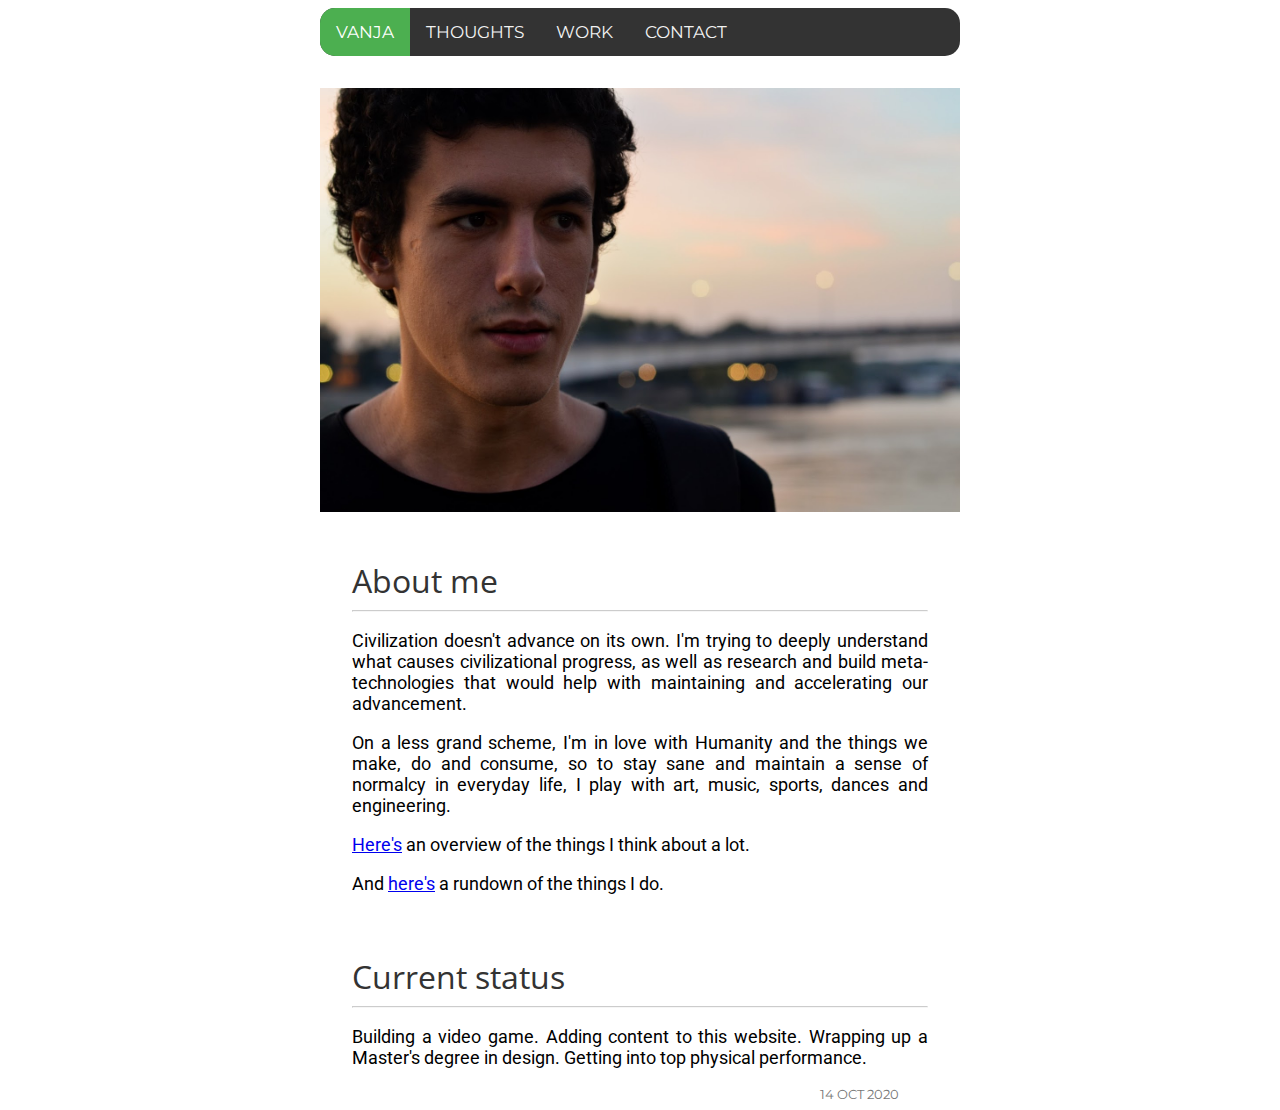
==== index.html @ cf40c71c "derped up the links, whoops" ====
<!DOCTYPE html>
<meta name="viewport" content="width=device-width, initial-scale=1">

<script src="script.js"></script>

<link rel="stylesheet" href="https://cdnjs.cloudflare.com/ajax/libs/font-awesome/4.7.0/css/font-awesome.min.css">
<link href='https://fonts.googleapis.com/css?family=Montserrat:100,200,400' rel='stylesheet'>
<link href='https://fonts.googleapis.com/css?family=Roboto:100,200,400' rel='stylesheet'>
<link href='https://fonts.googleapis.com/css?family=Open+Sans:100,200,400' rel='stylesheet'>

<link rel="stylesheet" href="style.css">
<!-- Load an icon library to show a hamburger menu (bars) on small screens -->

<head>

    <title>Vanja Knežević</title>
    <div class="topnav" id="myTopnav">
        <a href="index.html" class="active">Vanja</a>
        <a href="thoughts.html">Thoughts</a>
        <a href="work.html">Work</a>
        <a href="contact.html">Contact</a>
        <a href="javascript:void(0);" class="icon" onclick="myFunction()">
            <i class="fa fa-bars"></i>
        </a>
    </div> 

</head>

<body>

    <img src="./linkedinprof.jpg" style="max-width: 100%;">
    <div class="title">
        <br>
        About me
    </div>
    <hr>
    

    <div class="main_text">
        <p>
            Civilization doesn't advance on its own. I'm trying to
            deeply understand what causes civilizational progress,
            as well as research and build meta-technologies that 
            would help with maintaining and accelerating our advancement.
        </p>
        <p>
            On a less grand scheme, I'm in love with Humanity and the
            things we make, do and consume, so to stay sane and maintain
            a sense of normalcy in everyday life, I play with art, music,
            sports, dances and engineering.
        </p>
        <p>
            <a href="https://kirabot.github.io/thoughts.html">Here's</a>
            an overview of the things I think about a lot.
        </p>
        <p>
            And <a href="https://kirabot.github.io/work.html">here's</a>
            a rundown of the things I do.
        </p>
    </div>

    <div class="title">
        <br>
        Current status
    </div>
    <hr>
    <div class="main_text">
        <p>
            Building a video game. Adding content to this website. Wrapping up
            a Master's degree in design. Getting into top physical performance.
        </p>
    <div class="meta_text">
        14 OCT 2020
    </div>

</body>
---- style.css ----
/* Add a black background color to the top navigation */
 .topnav {
    background-color: #333;
    overflow: hidden;
		border-radius: 15px;
    margin-bottom: 5%;
    
    font-family: 'Montserrat';
		font-size: small;

    text-transform: uppercase;
    }

/* Add margins to both sides when in desktop mode */
  @media screen and (min-width: 600px) {
		body {
			margin-left: 25%;
			margin-right: 25%;
		}
  }
  
  /* Style the links inside the navigation bar */
  .topnav a {
    float: left;
    display: block;
    color: #f2f2f2;
    text-align: center;
    padding: 14px 16px;
    text-decoration: none;
    font-size: 17px;
  }
  
  /* Change the color of links on hover */
  .topnav a:hover {
    background-color: #ddd;
    color: black;
  }
  
  /* Add an active class to highlight the current page */
  .topnav a.active {
    background-color: #4CAF50;
    color: white;
  }
  
  /* Hide the link that should open and close the topnav on small screens */
  .topnav .icon {
    display: none;
  } 

   /* When the screen is less than 600 pixels wide, hide all links, except for the first one ("Vanja"). Show the link that contains should open and close the topnav (.icon) */
@media screen and (max-width: 600px) {
    .topnav a:not(:first-child) {display: none;}
    .topnav a.active { display: block;}
    .topnav a.icon {
      float: right;
			display: block;
    }
  }
  
  /* The "responsive" class is added to the topnav with JavaScript when the user clicks on the icon. This class makes the topnav look good on small screens (display the links vertically instead of horizontally) */
  @media screen and (max-width: 600px) {
    .topnav.responsive {position: relative;}
    .topnav.responsive a.icon {
      position: absolute;
      right: 0;
      top: 0;
    }
    .topnav.responsive a {
      float: none;
      display: block;
      text-align: left;
    }
	} 
	
	.title {
		margin-left: 5%;

		font-family: 'Open Sans';

		font-size: xx-large;
		text-align: justify;

		color: #333;
	}

	.meta_text {
		font-family: 'Montserrat';
		font-size: small;

		margin-right: 5%;
		color: #777;
		
		text-align: right;
		text-transform: uppercase;
	}

	.main_text {
		margin-left: 5%;
		margin-right: 5%;

		font-family: 'Roboto';
		font-size: large;

		text-align: justify;
	}

	hr {
		margin-left: 5%;
		margin-right: 5%;

		opacity: 50%;
  }
  
  .subcategory {
    position: relative;
    display: grid;
    place-items: center;
    background: lightgreen;
    font-family: 'Roboto';
  }

  .subcategory_title {
    font-size: 1.25rem;
    position: absolute;
    bottom: 0;
  }

  .subcategories {
    display: grid;
    height: 400px;
    grid-gap: 1rem;
    grid-template-columns: repeat(auto-fit, minmax(200px, 1fr));
  }
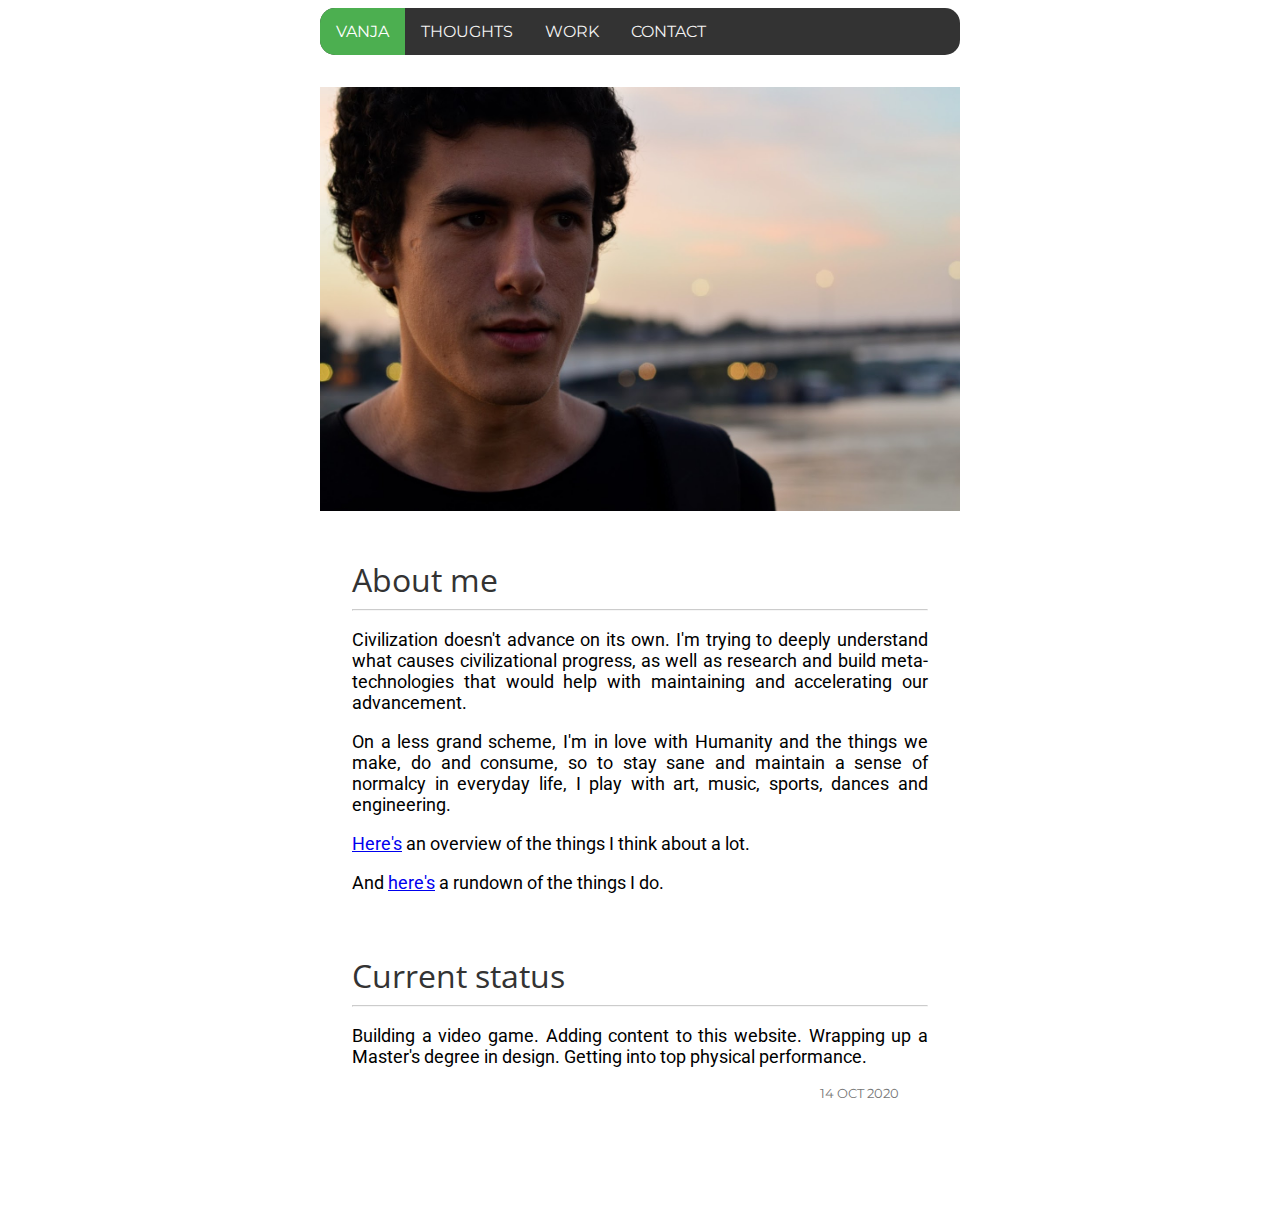
==== commit b82d8c86: "topnav text size and footer" ====
--- a/index.html
+++ b/index.html
@@ -9,7 +9,6 @@
 <link href='https://fonts.googleapis.com/css?family=Open+Sans:100,200,400' rel='stylesheet'>
 
 <link rel="stylesheet" href="style.css">
-<!-- Load an icon library to show a hamburger menu (bars) on small screens -->
 
 <head>
 
@@ -73,4 +72,5 @@
         14 OCT 2020
     </div>
 
+    <div class="footer">
 </body>--- a/style.css
+++ b/style.css
@@ -1,4 +1,15 @@
 /* Add a black background color to the top navigation */
+
+html {
+  overflow: scroll;
+  scrollbar-width: none; /* Firefox */
+  -ms-overflow-style: none;  /* IE 10+ */
+}
+::-webkit-scrollbar {
+  width: 0px;
+  background: transparent;
+}
+
  .topnav {
     background-color: #333;
     overflow: hidden;
@@ -6,14 +17,15 @@
     margin-bottom: 5%;
     
     font-family: 'Montserrat';
-		font-size: small;
+		font-size: medium;
 
     text-transform: uppercase;
     }
 
 /* Add margins to both sides when in desktop mode */
-  @media screen and (min-width: 600px) {
+  @media screen and (min-width: 1080px) {
 		body {
+      overflow: hidden;
 			margin-left: 25%;
 			margin-right: 25%;
 		}
@@ -27,7 +39,7 @@
     text-align: center;
     padding: 14px 16px;
     text-decoration: none;
-    font-size: 17px;
+    font-size: medium;
   }
   
   /* Change the color of links on hover */
@@ -48,7 +60,7 @@
   } 
 
    /* When the screen is less than 600 pixels wide, hide all links, except for the first one ("Vanja"). Show the link that contains should open and close the topnav (.icon) */
-@media screen and (max-width: 600px) {
+@media screen and (max-width: 1080px) {
     .topnav a:not(:first-child) {display: none;}
     .topnav a.active { display: block;}
     .topnav a.icon {
@@ -58,7 +70,7 @@
   }
   
   /* The "responsive" class is added to the topnav with JavaScript when the user clicks on the icon. This class makes the topnav look good on small screens (display the links vertically instead of horizontally) */
-  @media screen and (max-width: 600px) {
+  @media screen and (max-width: 1080px) {
     .topnav.responsive {position: relative;}
     .topnav.responsive a.icon {
       position: absolute;
@@ -130,4 +142,8 @@
     height: 400px;
     grid-gap: 1rem;
     grid-template-columns: repeat(auto-fit, minmax(200px, 1fr));
+  }
+
+  .footer {
+    margin-top: 20%;
   }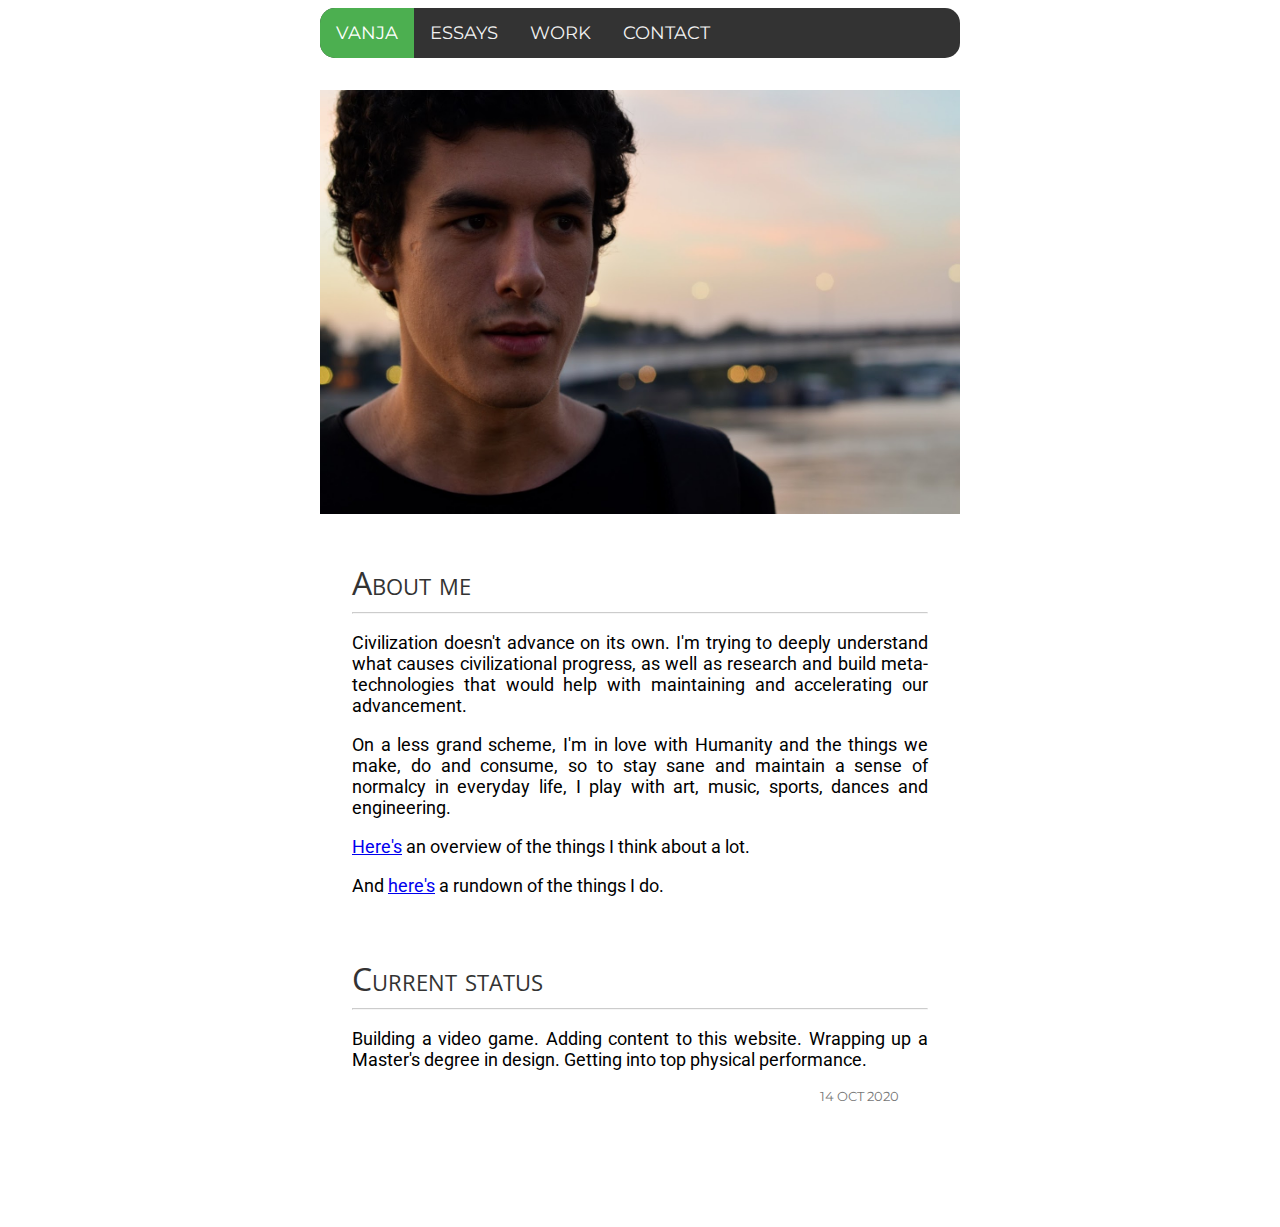
==== commit dec1d1f7: "essay builder v1" ====
--- a/index.html
+++ b/index.html
@@ -12,10 +12,10 @@
 
 <head>
 
-    <title>Vanja Knežević</title>
+    <title>Vanja Knezevic</title>
     <div class="topnav" id="myTopnav">
         <a href="index.html" class="active">Vanja</a>
-        <a href="thoughts.html">Thoughts</a>
+        <a href="essays.html">Essays</a>
         <a href="work.html">Work</a>
         <a href="contact.html">Contact</a>
         <a href="javascript:void(0);" class="icon" onclick="myFunction()">
--- a/style.css
+++ b/style.css
@@ -4,10 +4,19 @@
   overflow: scroll;
   scrollbar-width: none; /* Firefox */
   -ms-overflow-style: none;  /* IE 10+ */
+  -webkit-box-sizing: border-box;
+  box-sizing: border-box;
 }
 ::-webkit-scrollbar {
   width: 0px;
   background: transparent;
+}
+
+*,
+*:before,
+*:after {
+  -webkit-box-sizing: inherit;
+  box-sizing: inherit;
 }
 
  .topnav {
@@ -17,19 +26,10 @@
     margin-bottom: 5%;
     
     font-family: 'Montserrat';
-		font-size: medium;
+		font-size: 2vh;
 
     text-transform: uppercase;
     }
-
-/* Add margins to both sides when in desktop mode */
-  @media screen and (min-width: 1080px) {
-		body {
-      overflow: hidden;
-			margin-left: 25%;
-			margin-right: 25%;
-		}
-  }
   
   /* Style the links inside the navigation bar */
   .topnav a {
@@ -39,9 +39,21 @@
     text-align: center;
     padding: 14px 16px;
     text-decoration: none;
-    font-size: medium;
+    font-size: 3.5vh;
   }
   
+  /* Add margins to both sides when in desktop mode */
+  @media screen and (min-width: 1080px) {
+    .topnav a {
+      font-size: 2vh;
+    }
+		body {
+      overflow: hidden;
+			margin-left: 25%;
+			margin-right: 25%;
+		}
+  }
+
   /* Change the color of links on hover */
   .topnav a:hover {
     background-color: #ddd;
@@ -88,8 +100,9 @@
 		margin-left: 5%;
 
 		font-family: 'Open Sans';
-
-		font-size: xx-large;
+    font-size: xx-large;
+    font-variant: small-caps;
+    
 		text-align: justify;
 
 		color: #333;
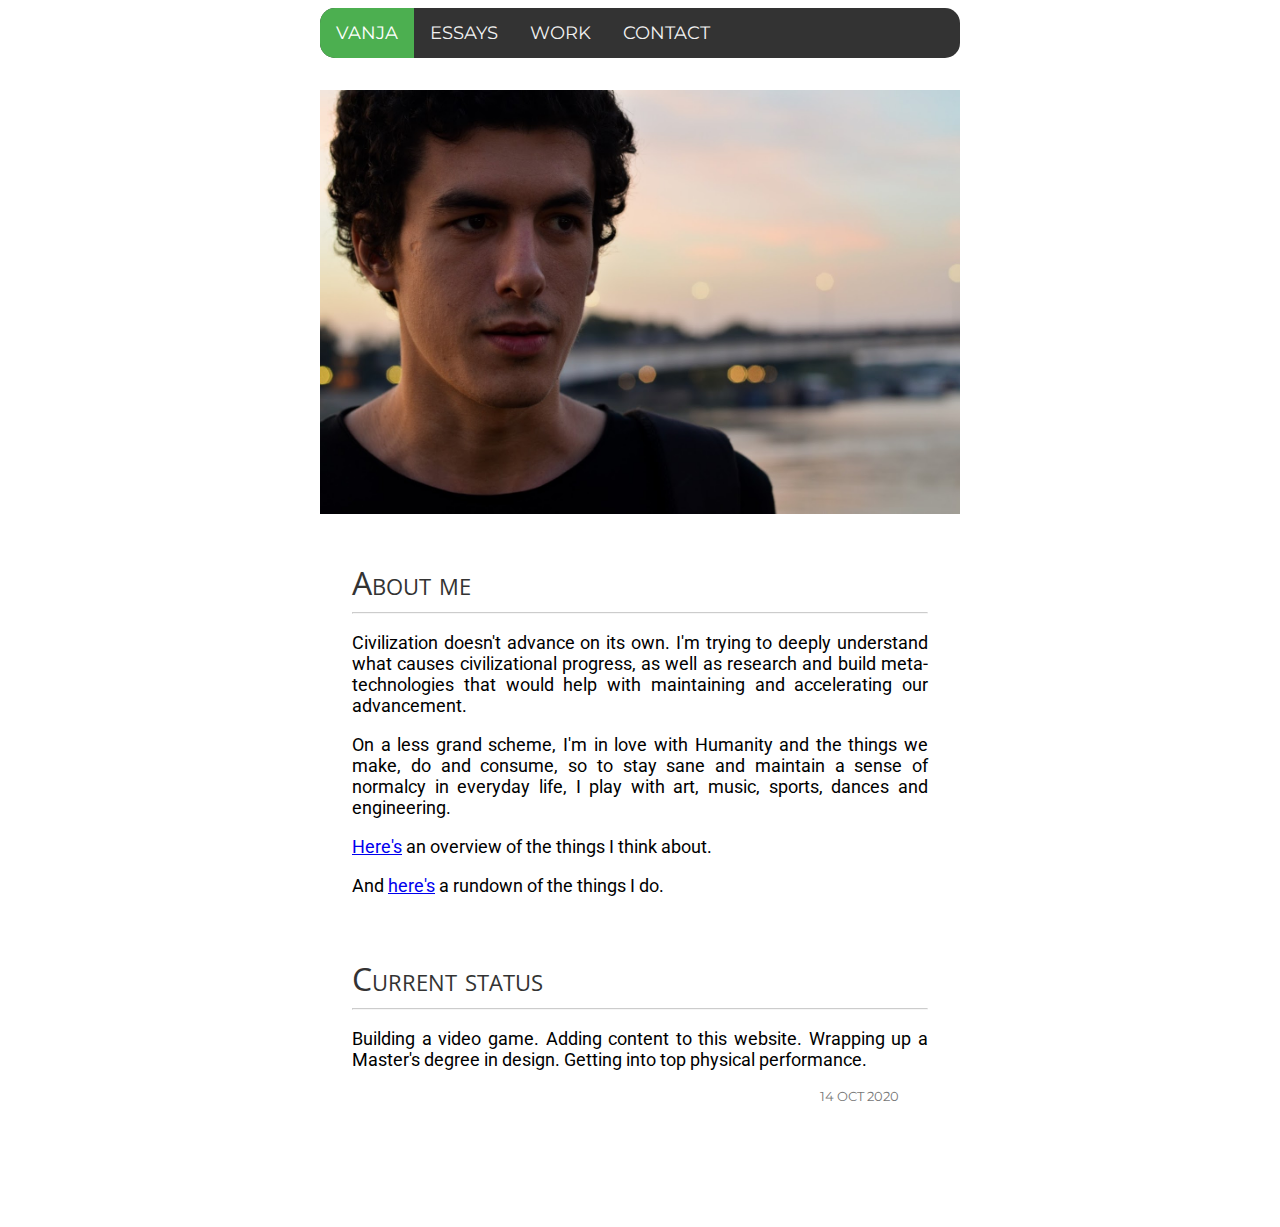
==== commit 988697d3: "splitting machine broke" ====
--- a/index.html
+++ b/index.html
@@ -49,8 +49,8 @@
             sports, dances and engineering.
         </p>
         <p>
-            <a href="https://kirabot.github.io/thoughts.html">Here's</a>
-            an overview of the things I think about a lot.
+            <a href="https://kirabot.github.io/essays.html">Here's</a>
+            an overview of the things I think about.
         </p>
         <p>
             And <a href="https://kirabot.github.io/work.html">here's</a>
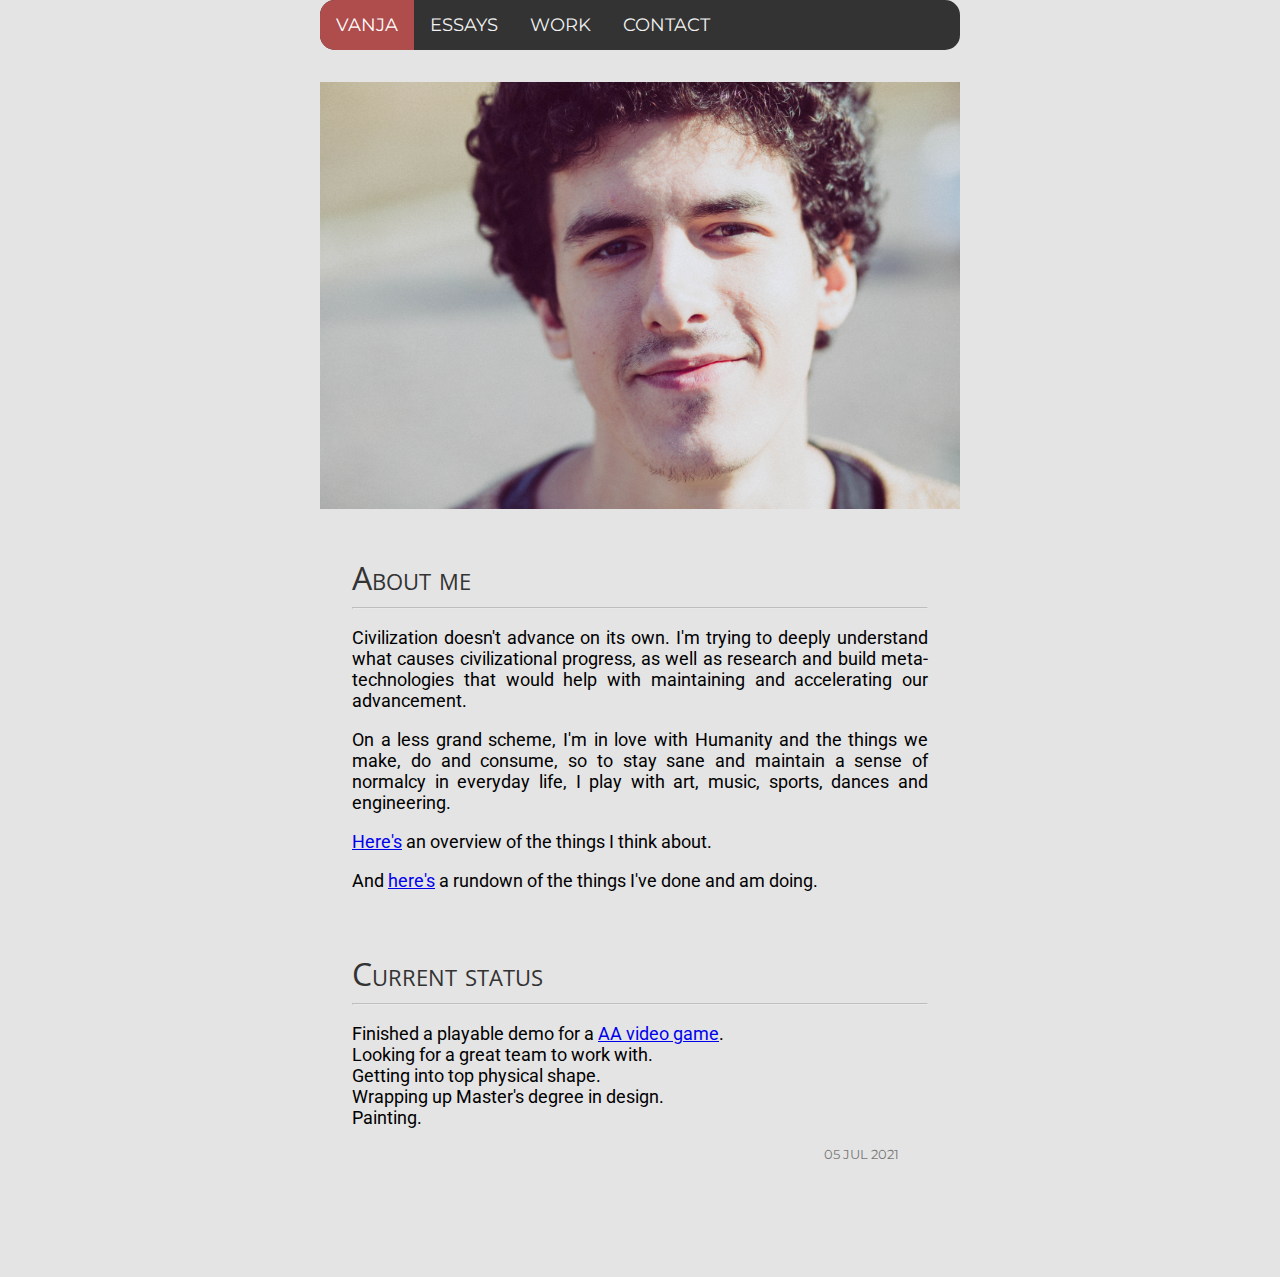
==== commit e1b0a6c5: "big summer update" ====
--- a/index.html
+++ b/index.html
@@ -49,12 +49,12 @@
             sports, dances and engineering.
         </p>
         <p>
-            <a href="https://kirabot.github.io/essays.html">Here's</a>
+            <a href="essays.html">Here's</a>
             an overview of the things I think about.
         </p>
         <p>
-            And <a href="https://kirabot.github.io/work.html">here's</a>
-            a rundown of the things I do.
+            And <a href="work.html">here's</a>
+            a rundown of the things I've done and am doing.
         </p>
     </div>
 
@@ -65,11 +65,14 @@
     <hr>
     <div class="main_text">
         <p>
-            Building a video game. Adding content to this website. Wrapping up
-            a Master's degree in design. Getting into top physical performance.
+            Finished a playable demo for a <a href="https://euclideanstudios.com">AA video game</a>.<br>
+            Looking for a great team to work with.<br>
+            Getting into top physical shape.<br>
+            Wrapping up Master's degree in design.<br>
+            Painting.
         </p>
     <div class="meta_text">
-        14 OCT 2020
+        05 JUL 2021
     </div>
 
     <div class="footer">
--- a/style.css
+++ b/style.css
@@ -6,7 +6,15 @@
   -ms-overflow-style: none;  /* IE 10+ */
   -webkit-box-sizing: border-box;
   box-sizing: border-box;
-}
+  background: rgb(228, 228, 228);
+}
+
+body {
+  background: rgb(228, 228, 228);
+  margin: 0;
+  line-height: normal;
+}
+
 ::-webkit-scrollbar {
   width: 0px;
   background: transparent;
@@ -62,7 +70,7 @@
   
   /* Add an active class to highlight the current page */
   .topnav a.active {
-    background-color: #4CAF50;
+    background-color: #af4c4c;
     color: white;
   }
   
@@ -159,4 +167,53 @@
 
   .footer {
     margin-top: 20%;
-  }+  }
+
+  .card {
+  display: block; 
+    margin-bottom: 20px;
+    line-height: 1.42857143;
+    background-color: #fff;
+    border-radius: 2px;
+    box-shadow: 0 2px 5px 0 rgba(0,0,0,0.16),0 2px 10px 0 rgba(0,0,0,0.12); 
+    transition: box-shadow .25s; 
+}
+.card:hover {
+  box-shadow: 0 8px 17px 0 rgba(0,0,0,0.2),0 6px 20px 0 rgba(0,0,0,0.19);
+}
+.img-card {
+  width: 100%;
+  height:100%;
+  border-top-left-radius:5px;
+  border-top-right-radius:2px;
+  display:block;
+    overflow: hidden;
+}
+.img-card img{
+  width: 100%;
+  height: 100%;
+  object-fit:fill;
+  transition: all .25s ease;
+} 
+.card-content {
+  padding:15px;
+  text-align:left;
+}
+.card-title {
+  margin-top:0px;
+  font-weight: 700;
+  font-size: 1.65em;
+}
+.card-title a {
+  color: #000;
+  text-decoration: none !important;
+}
+.card-read-more {
+  border-top: 1px solid #D4D4D4;
+}
+.card-read-more a {
+  text-decoration: none !important;
+  padding:10px;
+  font-weight:600;
+  text-transform: uppercase
+}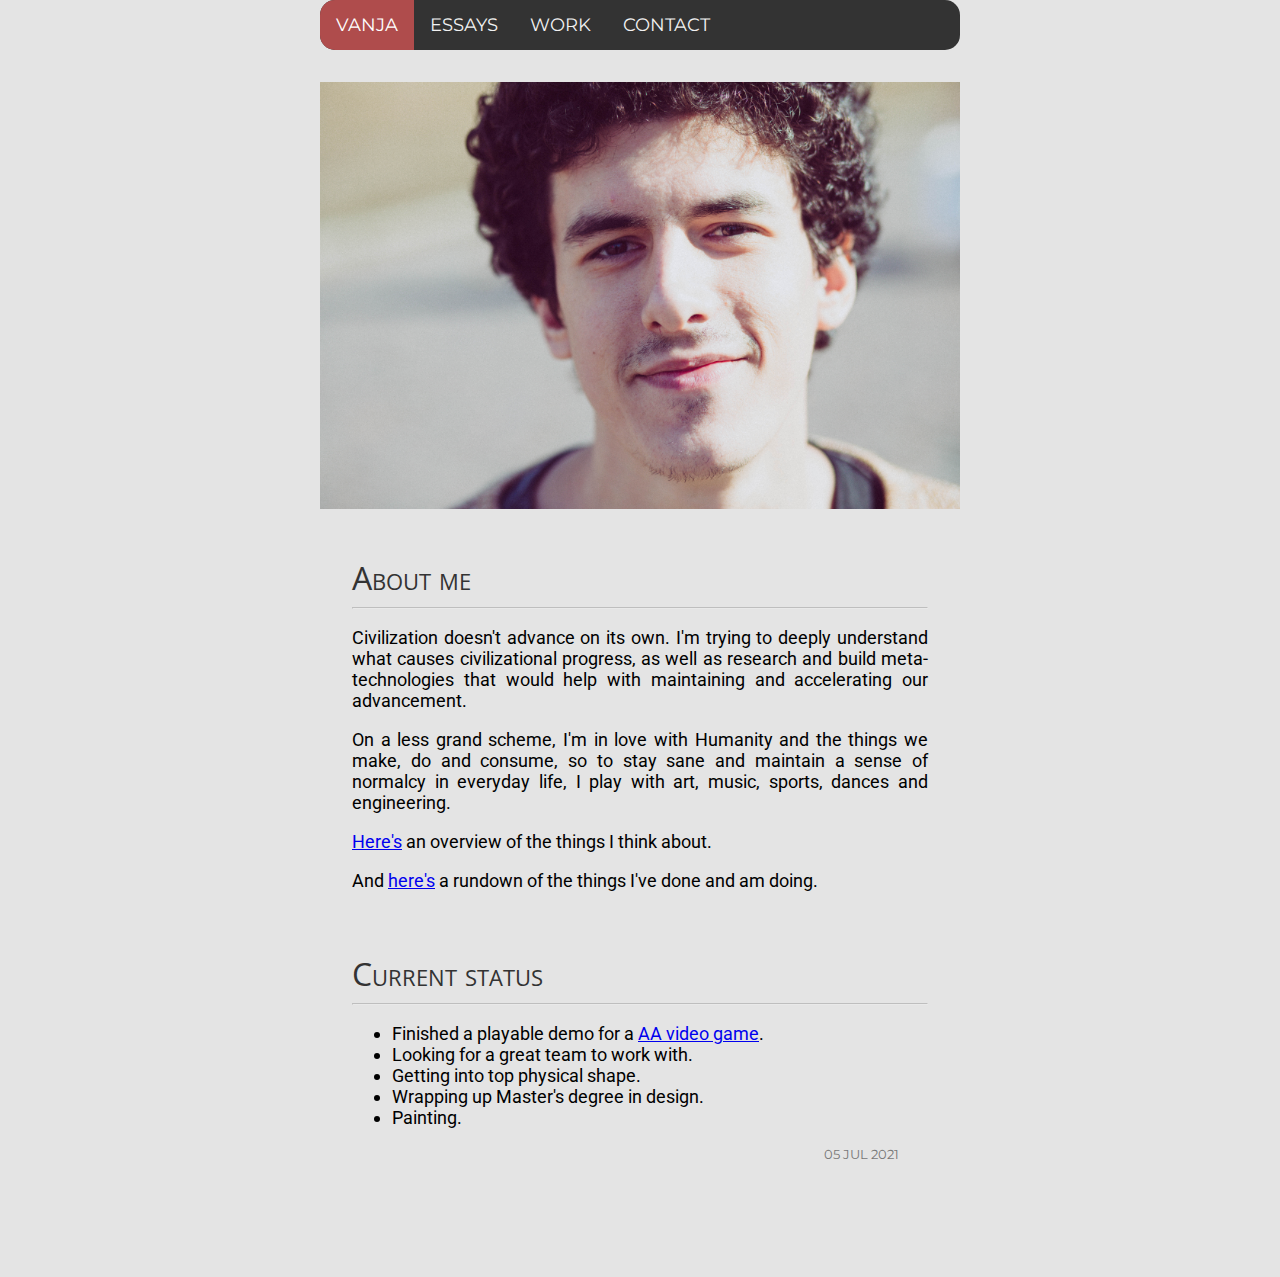
==== commit d6dea860: "add bullets to landing page" ====
--- a/index.html
+++ b/index.html
@@ -65,11 +65,13 @@
     <hr>
     <div class="main_text">
         <p>
-            Finished a playable demo for a <a href="https://euclideanstudios.com">AA video game</a>.<br>
-            Looking for a great team to work with.<br>
-            Getting into top physical shape.<br>
-            Wrapping up Master's degree in design.<br>
-            Painting.
+            <ul>
+            <li>Finished a playable demo for a <a href="https://euclideanstudios.com">AA video game</a>.<br></li>
+            <li>Looking for a great team to work with.<br></li>
+            <li>Getting into top physical shape.<br></li>
+            <li>Wrapping up Master's degree in design.<br></li>
+            <li>Painting.</li>
+            </ul>
         </p>
     <div class="meta_text">
         05 JUL 2021
